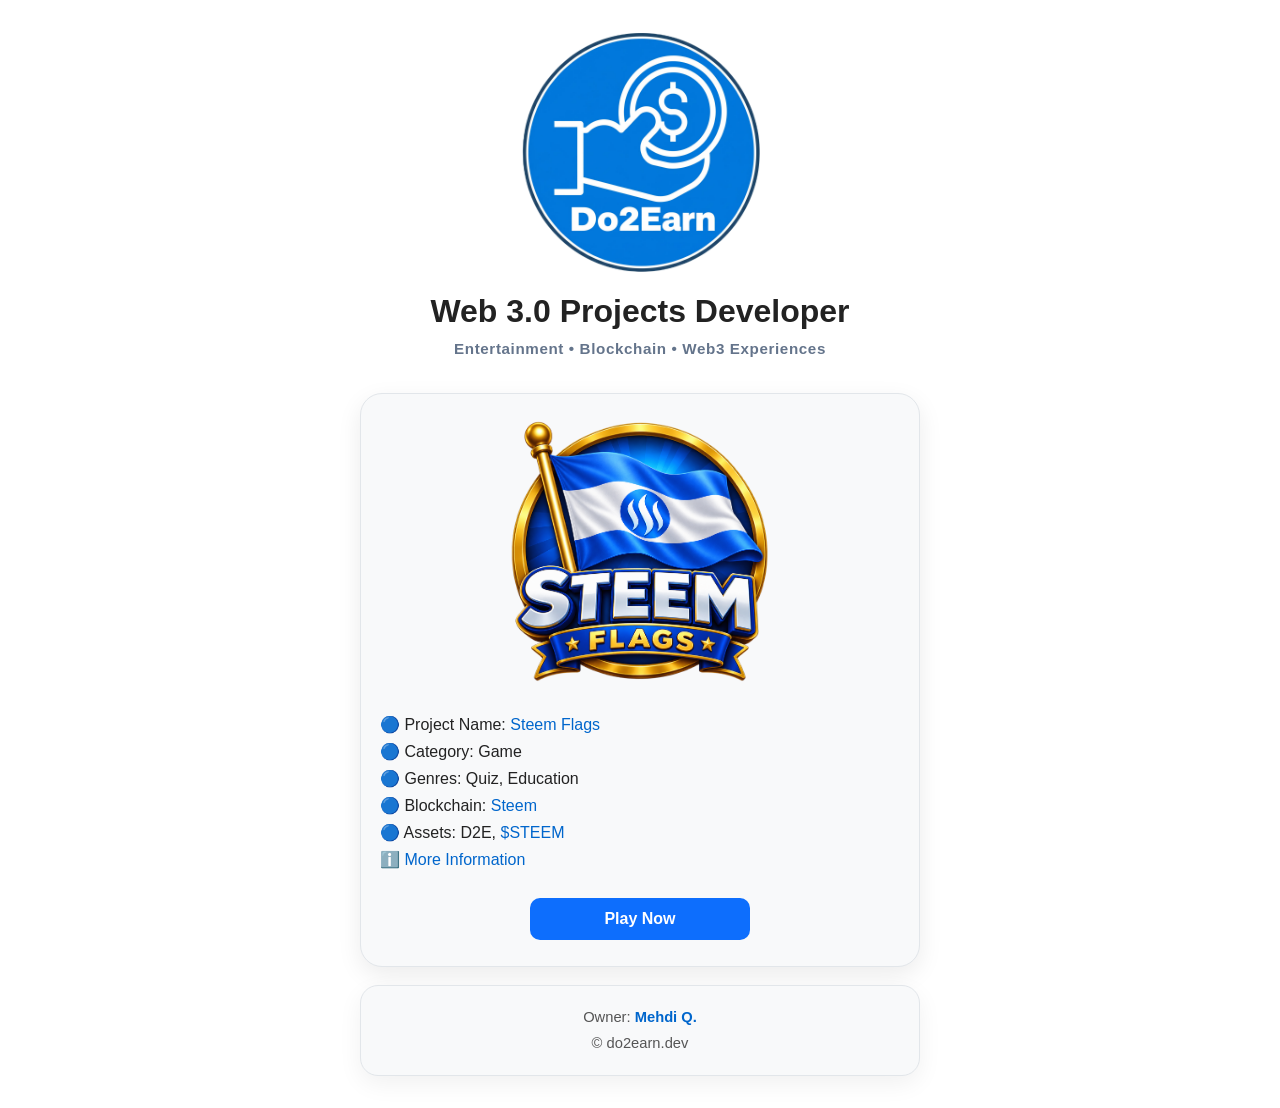
==== index.html @ b93b38c7 "Add Web3 experience tagline" ====
<!DOCTYPE html>
<html lang="en">
<head>
  <meta charset="UTF-8">
  <meta name="viewport" content="width=device-width, initial-scale=1.0, viewport-fit=cover">
  <title>Do2Earn</title>
  <style>
    * { box-sizing: border-box; }
    body {
      margin: 0;
      min-height: 100vh;
      min-height: 100svh;
      display: flex;
      justify-content: center;
      align-items: center;
      font-family: Arial, sans-serif;
      text-align: center;
      background: #fff;
      color: #222;
      padding: env(safe-area-inset-top) env(safe-area-inset-right) env(safe-area-inset-bottom) env(safe-area-inset-left);
    }
    main {
      width: 100%;
      max-width: 600px;
      padding: 32px 20px;
    }
    .do2earn-logo {
      width: min(240px, 68vw);
      height: auto;
      display: block;
      margin: 0 auto 20px;
    }
    .tagline {
      margin: 0 0 8px;
      font-size: clamp(1.5rem, 5vw, 2rem);
      line-height: 1.2;
      font-weight: 700;
    }
    .experience-tagline {
      margin: 0 0 32px;
      color: #64748b;
      font-size: clamp(0.8rem, 3.2vw, 0.95rem);
      line-height: 1.5;
      font-weight: 600;
      letter-spacing: 0.04em;
    }
    .project-card {
      margin: 0 auto;
      width: 100%;
      max-width: 560px;
      padding: 24px 18px 26px;
      background: #f8f9fa;
      border: 1px solid #e2e6ea;
      border-radius: 22px;
      box-shadow: 0 8px 24px rgba(0, 0, 0, 0.08);
    }
    .project-link {
      display: inline-block;
    }
    .steemflags-logo {
      width: min(260px, 72vw);
      height: auto;
      display: block;
      margin: 0 auto 18px;
      transition: transform 0.2s ease;
    }
    .project-link:hover .steemflags-logo {
      transform: scale(1.03);
    }
    .project-info {
      margin: 0 auto 18px;
      max-width: 520px;
      text-align: left;
      line-height: 1.7;
      font-size: clamp(0.9rem, 3.8vw, 1rem);
      overflow-wrap: anywhere;
    }
    .project-info a {
      color: #06c;
      text-decoration: none;
    }
    .project-info a:hover {
      text-decoration: underline;
    }
    .play-now {
      display: inline-block;
      width: min(100%, 220px);
      margin-top: 6px;
      padding: 12px 24px;
      background: #0d6efd;
      color: #fff;
      text-decoration: none;
      font-weight: 700;
      border-radius: 10px;
      transition: background 0.2s ease, transform 0.2s ease;
    }
    .play-now:hover {
      background: #0b5ed7;
      transform: translateY(-1px);
    }
    .footer-card {
      width: 100%;
      max-width: 560px;
      margin: 18px auto 0;
      padding: 18px 16px;
      background: #f8f9fa;
      border: 1px solid #e2e6ea;
      border-radius: 18px;
      box-shadow: 0 8px 24px rgba(0, 0, 0, 0.06);
      color: #555;
      font-size: 0.92rem;
      line-height: 1.8;
    }
    .footer-card a {
      color: #06c;
      text-decoration: none;
      font-weight: 600;
    }
    .footer-card a:hover {
      text-decoration: underline;
    }
    @media (max-width: 480px) {
      main {
        padding: 24px 14px;
      }
      .do2earn-logo {
        width: min(210px, 64vw);
        margin-bottom: 16px;
      }
      .tagline {
        margin-bottom: 6px;
      }
      .experience-tagline {
        margin-bottom: 26px;
        letter-spacing: 0.02em;
      }
      .project-card {
        padding: 20px 15px 22px;
        border-radius: 18px;
      }
      .project-info {
        line-height: 1.65;
      }
      .footer-card {
        margin-top: 14px;
        padding: 16px 14px;
        border-radius: 16px;
      }
    }
  </style>
</head>
<body>
  <main>
    <img class="do2earn-logo" src="assets/Do2Earn_Logo.png" alt="Do2Earn">

    <h1 class="tagline">Web 3.0 Projects Developer</h1>
    <p class="experience-tagline">Entertainment • Blockchain • Web3 Experiences</p>

    <section class="project-card">
      <a class="project-link" href="https://steemflags.do2earn.dev" target="_blank" rel="noopener" aria-label="Open Steem Flags">
        <img class="steemflags-logo" src="assets/steemflags_logo.png" alt="Steem Flags">
      </a>

      <div class="project-info">
        🔵 Project Name: <a href="https://steemflags.do2earn.dev" target="_blank" rel="noopener">Steem Flags</a><br>
        🔵 Category: Game<br>
        🔵 Genres: Quiz, Education<br>
        🔵 Blockchain: <a href="https://coinmarketcap.com/currencies/steem/" target="_blank" rel="noopener">Steem</a><br>
        🔵 Assets: D2E, <a href="https://coinmarketcap.com/currencies/steem/" target="_blank" rel="noopener">$STEEM</a><br>
        ℹ️ <a href="https://steemflags.do2earn.dev/about.html" target="_blank" rel="noopener">More Information</a>
      </div>

      <a class="play-now" href="https://steemflags.do2earn.dev" target="_blank" rel="noopener">Play Now</a>
    </section>

    <footer class="footer-card">
      Owner: <a href="https://allmylinks.com/mehdiq" target="_blank" rel="noopener">Mehdi Q.</a><br>
      © do2earn.dev
    </footer>
  </main>
</body>
</html>
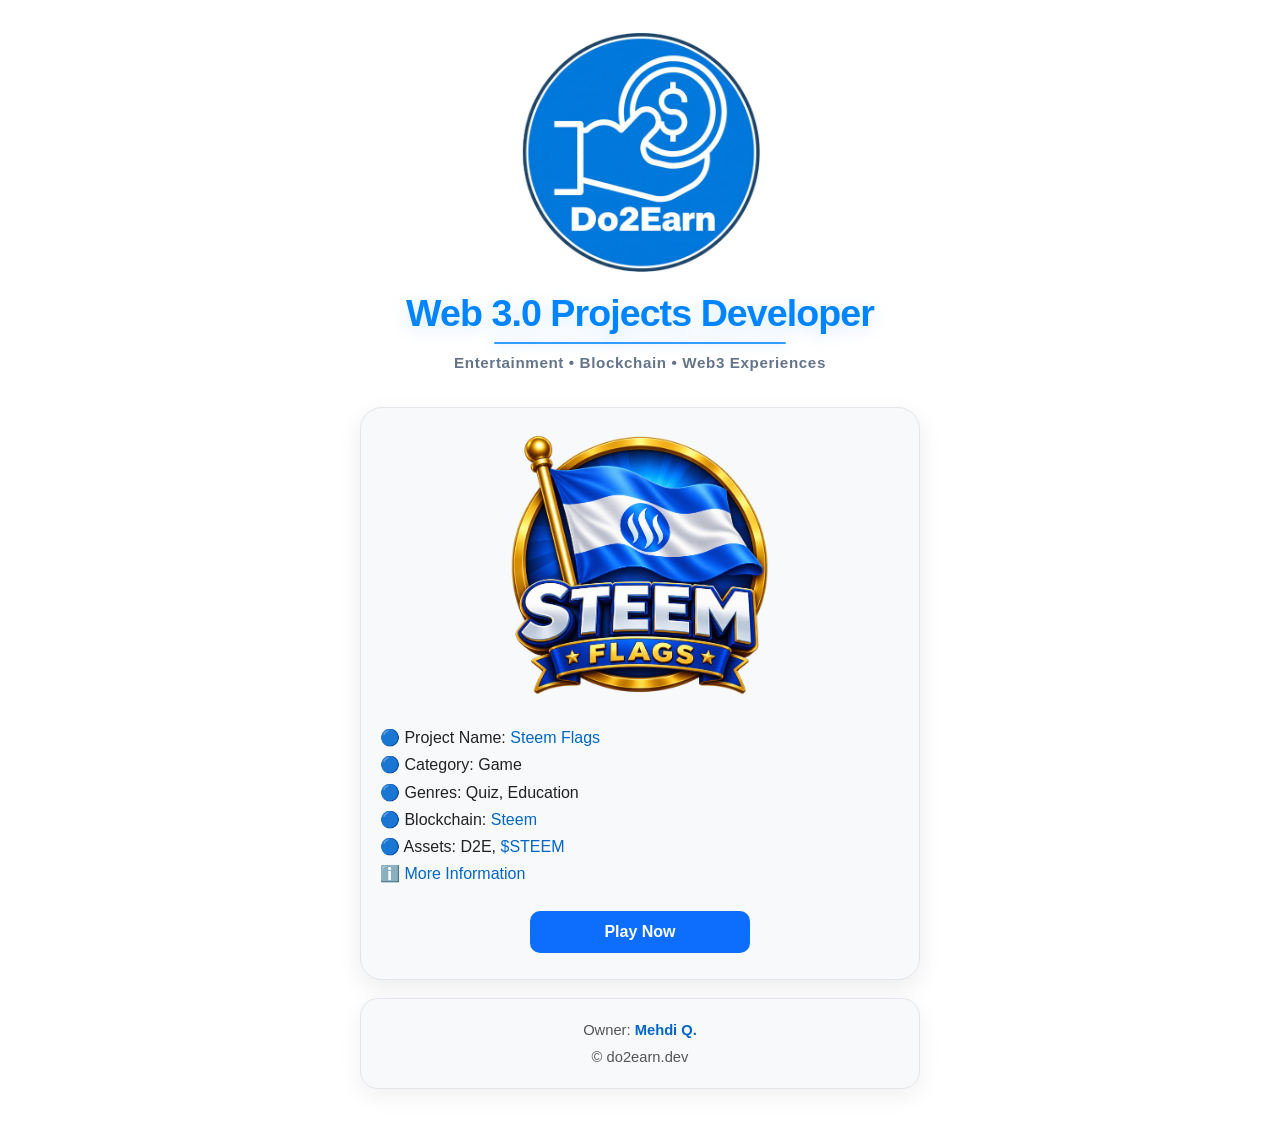
==== commit f17c830f: "Style Web3 developer title with Do2Earn blue" ====
--- a/index.html
+++ b/index.html
@@ -31,10 +31,29 @@
       margin: 0 auto 20px;
     }
     .tagline {
+      position: relative;
+      display: inline-block;
       margin: 0 0 8px;
-      font-size: clamp(1.5rem, 5vw, 2rem);
-      line-height: 1.2;
-      font-weight: 700;
+      padding: 0 10px 10px;
+      font-family: "Segoe UI", Arial, sans-serif;
+      font-size: clamp(1.65rem, 5.8vw, 2.35rem);
+      line-height: 1.12;
+      font-weight: 800;
+      letter-spacing: -0.025em;
+      color: #0084ff;
+      text-shadow: 0 4px 18px rgba(0, 132, 255, 0.18);
+    }
+    .tagline::after {
+      content: "";
+      position: absolute;
+      left: 20%;
+      right: 20%;
+      bottom: 0;
+      height: 2px;
+      border-radius: 999px;
+      background: #0084ff;
+      opacity: 0.8;
+      box-shadow: 0 0 12px rgba(0, 132, 255, 0.35);
     }
     .experience-tagline {
       margin: 0 0 32px;
@@ -129,6 +148,8 @@
       }
       .tagline {
         margin-bottom: 6px;
+        padding-bottom: 8px;
+        letter-spacing: -0.02em;
       }
       .experience-tagline {
         margin-bottom: 26px;
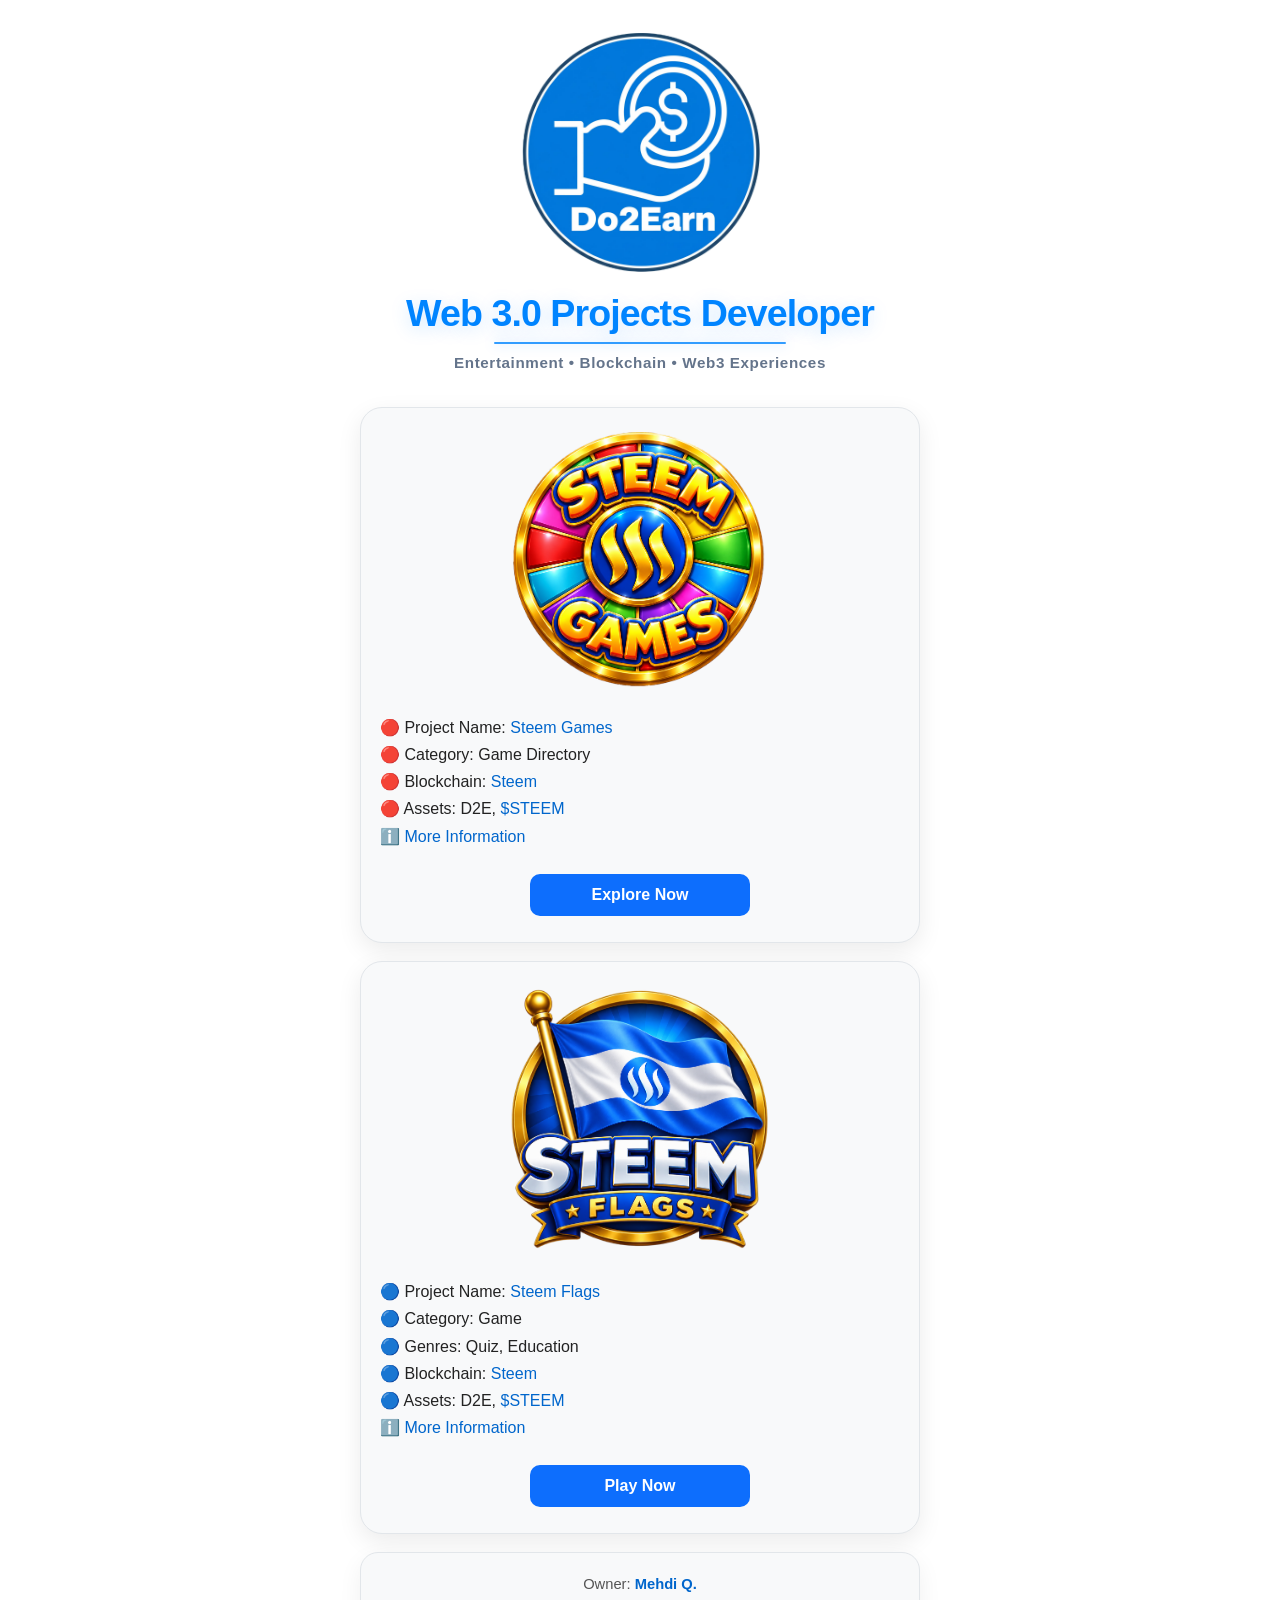
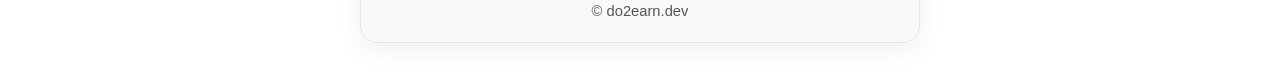
==== commit c0b90f08: "Add Steem Games project card to homepage" ====
--- a/index.html
+++ b/index.html
@@ -3,6 +3,8 @@
 <head>
   <meta charset="UTF-8">
   <meta name="viewport" content="width=device-width, initial-scale=1.0, viewport-fit=cover">
+  <meta name="adsbitvex-verify" content="Rust6GfXnSz6x3okfQxAK5yL">
+  <meta name="adbnk-site-verification" content="adbnk-verify-3f54657ffb1a290b27d819ff" />
   <title>Do2Earn</title>
   <style>
     * { box-sizing: border-box; }
@@ -73,17 +75,22 @@
       border-radius: 22px;
       box-shadow: 0 8px 24px rgba(0, 0, 0, 0.08);
     }
+    .project-card + .project-card {
+      margin-top: 18px;
+    }
     .project-link {
       display: inline-block;
     }
-    .steemflags-logo {
+    .steemflags-logo,
+    .steemgames-logo {
       width: min(260px, 72vw);
       height: auto;
       display: block;
       margin: 0 auto 18px;
       transition: transform 0.2s ease;
     }
-    .project-link:hover .steemflags-logo {
+    .project-link:hover .steemflags-logo,
+    .project-link:hover .steemgames-logo {
       transform: scale(1.03);
     }
     .project-info {
@@ -178,6 +185,22 @@
     <p class="experience-tagline">Entertainment • Blockchain • Web3 Experiences</p>
 
     <section class="project-card">
+      <a class="project-link" href="https://steemgames.do2earn.dev/" target="_blank" rel="noopener noreferrer" aria-label="Open Steem Games">
+        <img class="steemgames-logo" src="assets/steemgames_logo.png" alt="Steem Games">
+      </a>
+
+      <div class="project-info">
+        🔴 Project Name: <a href="https://steemgames.do2earn.dev/" target="_blank" rel="noopener noreferrer">Steem Games</a><br>
+        🔴 Category: Game Directory<br>
+        🔴 Blockchain: <a href="https://coinmarketcap.com/currencies/steem/" target="_blank" rel="noopener noreferrer">Steem</a><br>
+        🔴 Assets: D2E, <a href="https://coinmarketcap.com/currencies/steem/" target="_blank" rel="noopener noreferrer">$STEEM</a><br>
+        ℹ️ <a href="https://steemgames.do2earn.dev/about.html" target="_blank" rel="noopener noreferrer">More Information</a>
+      </div>
+
+      <a class="play-now" href="https://steemgames.do2earn.dev/" target="_blank" rel="noopener noreferrer">Explore Now</a>
+    </section>
+
+    <section class="project-card">
       <a class="project-link" href="https://steemflags.do2earn.dev" target="_blank" rel="noopener" aria-label="Open Steem Flags">
         <img class="steemflags-logo" src="assets/steemflags_logo.png" alt="Steem Flags">
       </a>
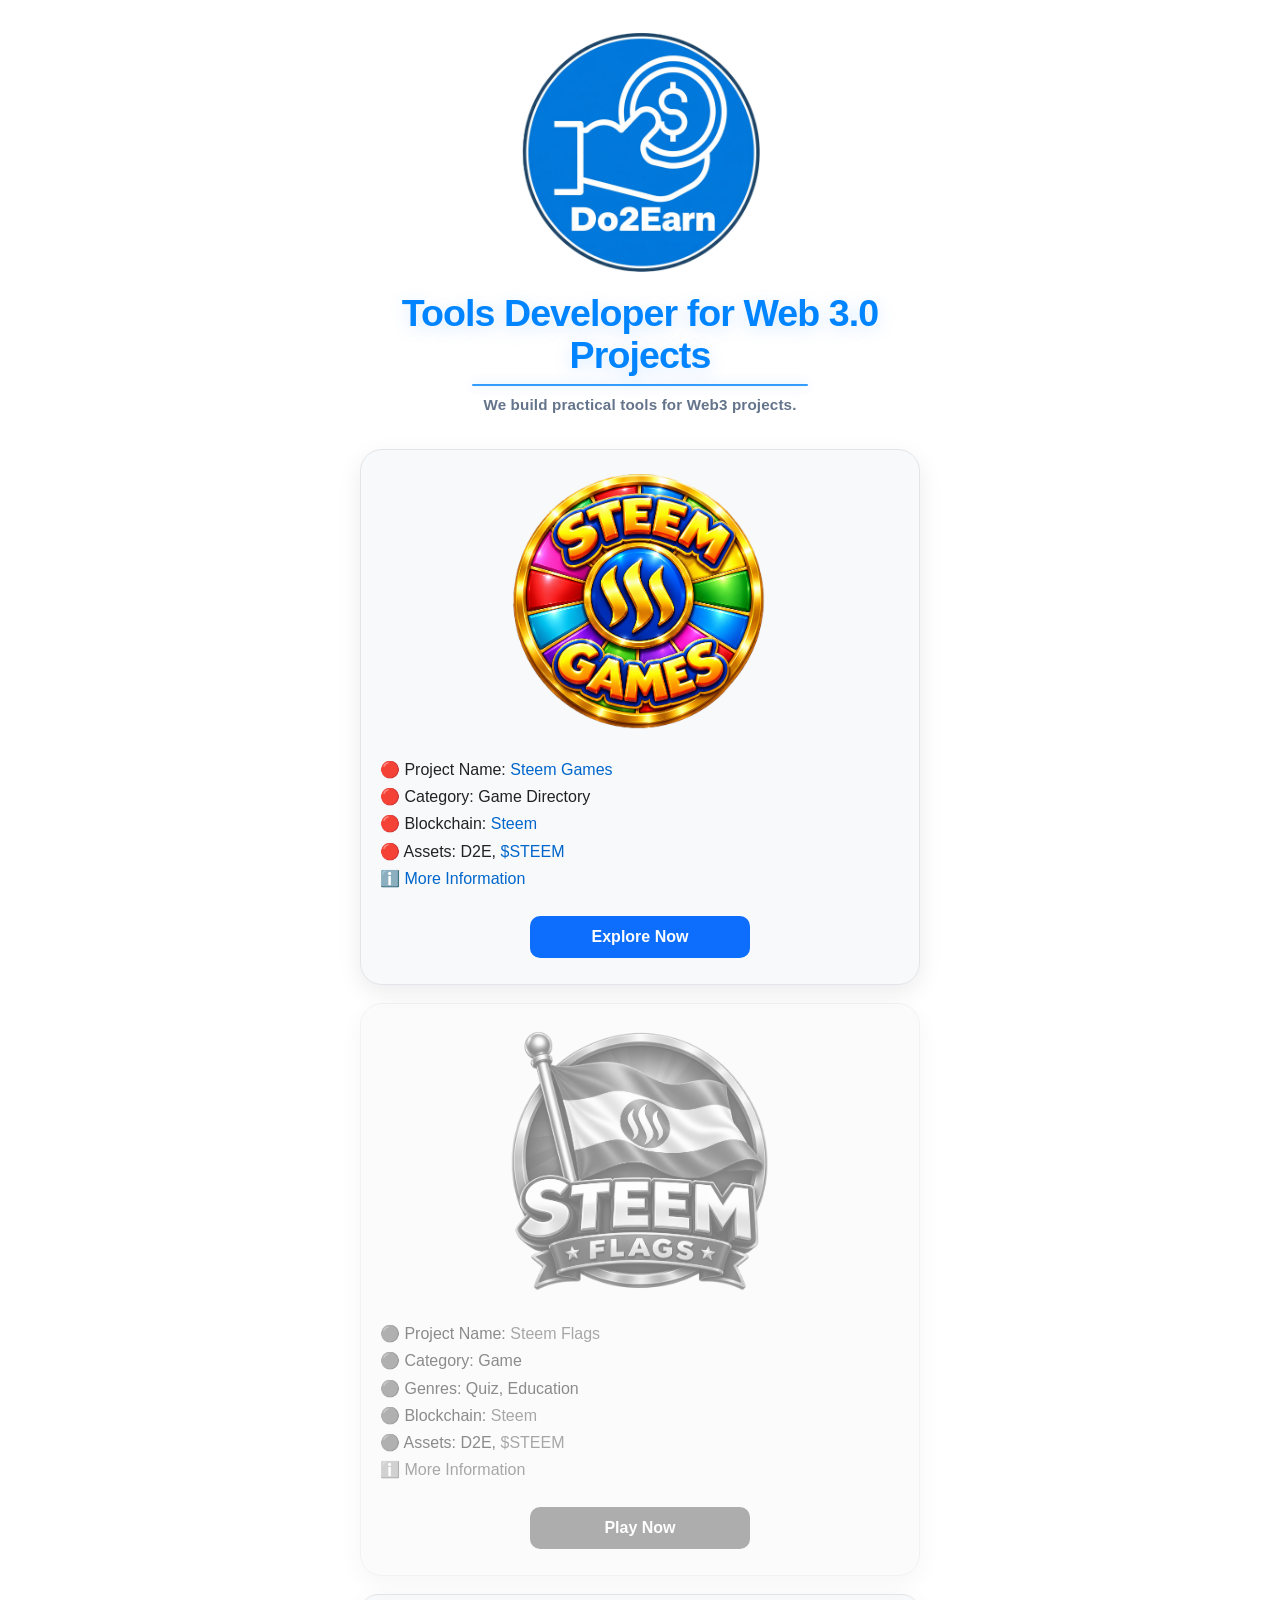
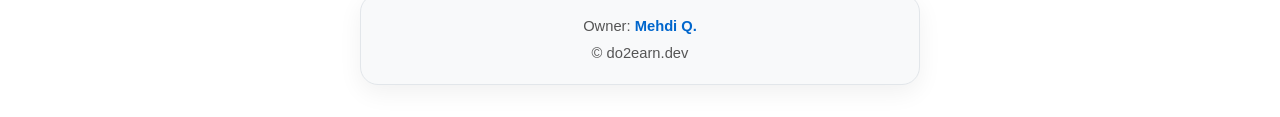
==== commit 1fb60555: "Update Do2Earn brand positioning and disable Steem Flags card" ====
--- a/index.html
+++ b/index.html
@@ -63,7 +63,7 @@
       font-size: clamp(0.8rem, 3.2vw, 0.95rem);
       line-height: 1.5;
       font-weight: 600;
-      letter-spacing: 0.04em;
+      letter-spacing: 0.01em;
     }
     .project-card {
       margin: 0 auto;
@@ -123,6 +123,15 @@
     .play-now:hover {
       background: #0b5ed7;
       transform: translateY(-1px);
+    }
+    .project-card.is-disabled {
+      filter: grayscale(1);
+      opacity: 0.52;
+      cursor: not-allowed;
+    }
+    .project-card.is-disabled a {
+      pointer-events: none;
+      cursor: not-allowed;
     }
     .footer-card {
       width: 100%;
@@ -181,8 +190,8 @@
   <main>
     <img class="do2earn-logo" src="assets/Do2Earn_Logo.png" alt="Do2Earn">
 
-    <h1 class="tagline">Web 3.0 Projects Developer</h1>
-    <p class="experience-tagline">Entertainment • Blockchain • Web3 Experiences</p>
+    <h1 class="tagline">Tools Developer for Web 3.0 Projects</h1>
+    <p class="experience-tagline">We build practical tools for Web3 projects.</p>
 
     <section class="project-card">
       <a class="project-link" href="https://steemgames.do2earn.dev/" target="_blank" rel="noopener noreferrer" aria-label="Open Steem Games">
@@ -200,7 +209,7 @@
       <a class="play-now" href="https://steemgames.do2earn.dev/" target="_blank" rel="noopener noreferrer">Explore Now</a>
     </section>
 
-    <section class="project-card">
+    <section class="project-card is-disabled" inert aria-disabled="true">
       <a class="project-link" href="https://steemflags.do2earn.dev" target="_blank" rel="noopener" aria-label="Open Steem Flags">
         <img class="steemflags-logo" src="assets/steemflags_logo.png" alt="Steem Flags">
       </a>
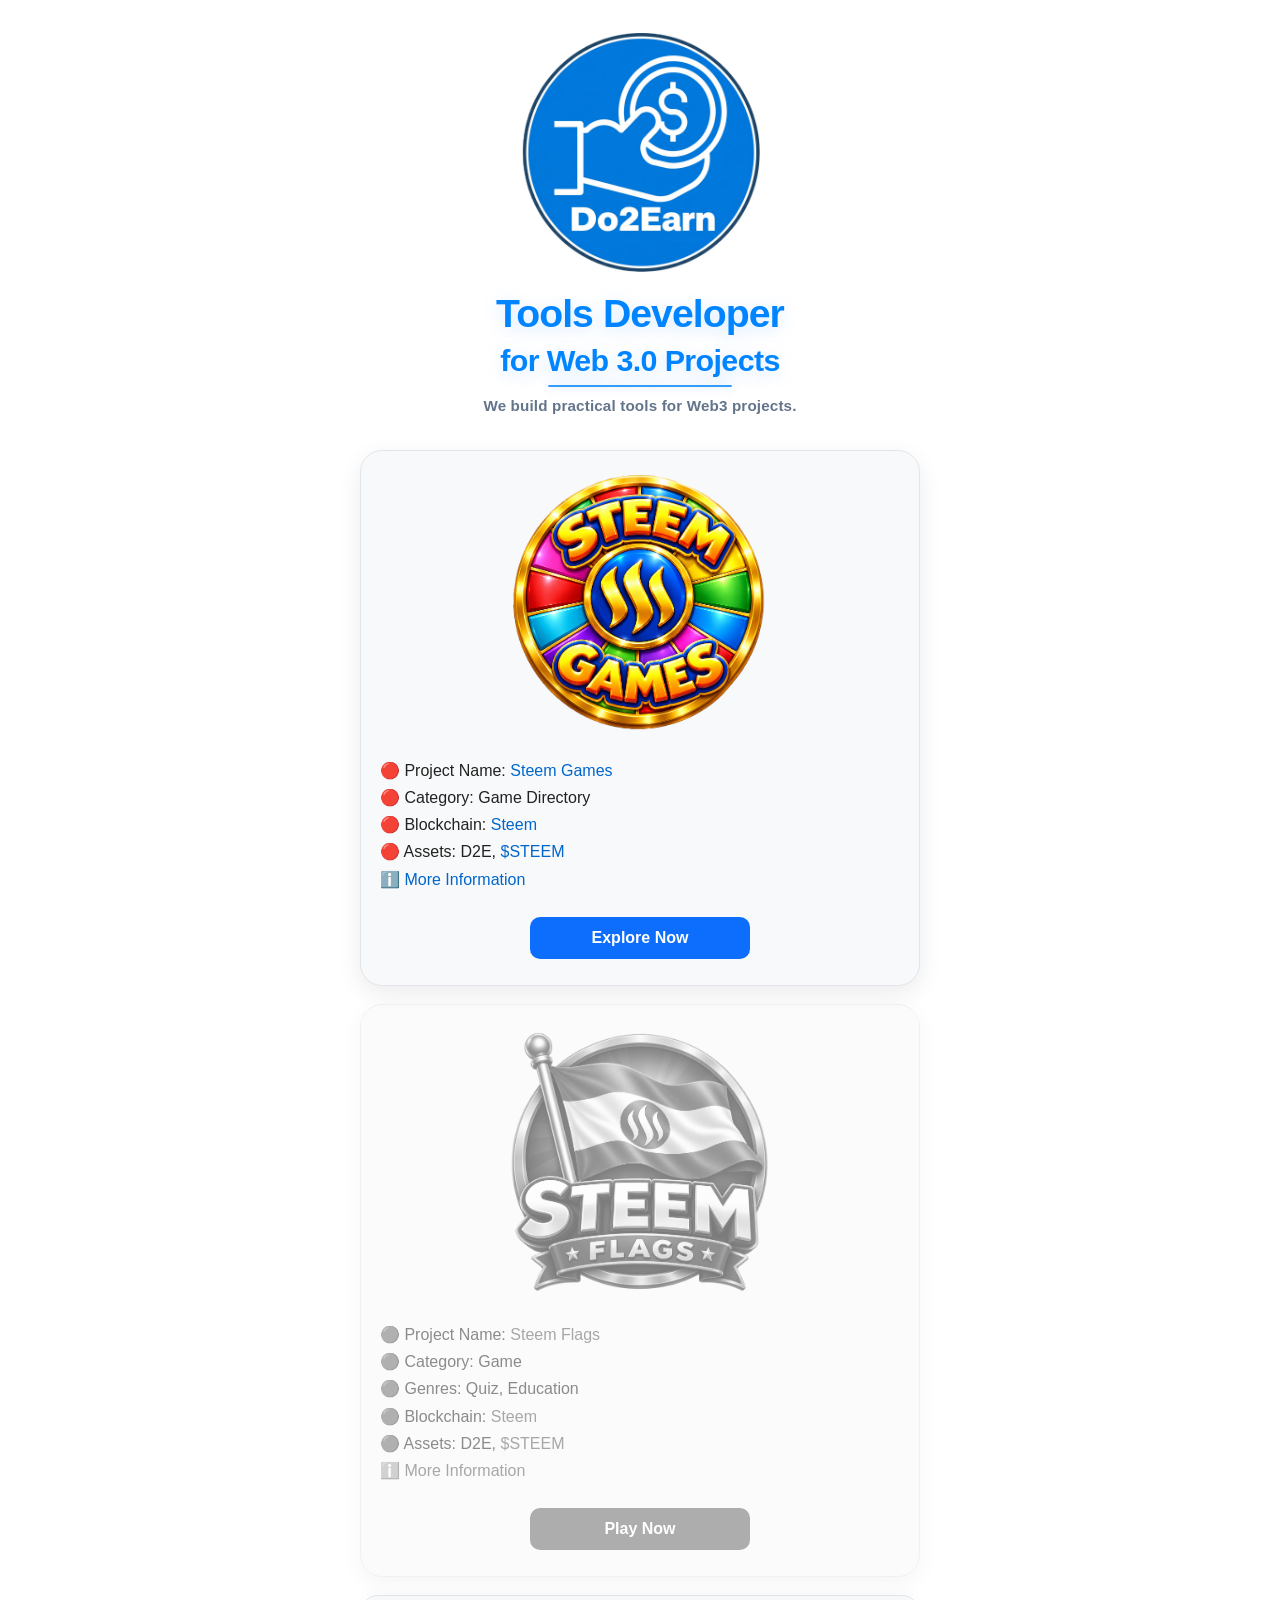
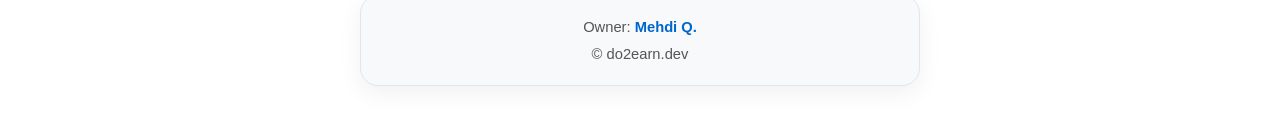
==== commit 65aa6e2a: "Format Do2Earn brand title on two lines" ====
--- a/index.html
+++ b/index.html
@@ -45,6 +45,17 @@
       color: #0084ff;
       text-shadow: 0 4px 18px rgba(0, 132, 255, 0.18);
     }
+    .tagline span {
+      display: block;
+    }
+    .tagline .tagline-primary {
+      font-size: clamp(1.9rem, 6.2vw, 2.45rem);
+    }
+    .tagline .tagline-secondary {
+      margin-top: 7px;
+      font-size: clamp(1.45rem, 4.8vw, 1.9rem);
+      letter-spacing: -0.02em;
+    }
     .tagline::after {
       content: "";
       position: absolute;
@@ -190,7 +201,7 @@
   <main>
     <img class="do2earn-logo" src="assets/Do2Earn_Logo.png" alt="Do2Earn">
 
-    <h1 class="tagline">Tools Developer for Web 3.0 Projects</h1>
+    <h1 class="tagline"><span class="tagline-primary">Tools Developer</span><span class="tagline-secondary">for Web 3.0 Projects</span></h1>
     <p class="experience-tagline">We build practical tools for Web3 projects.</p>
 
     <section class="project-card">
